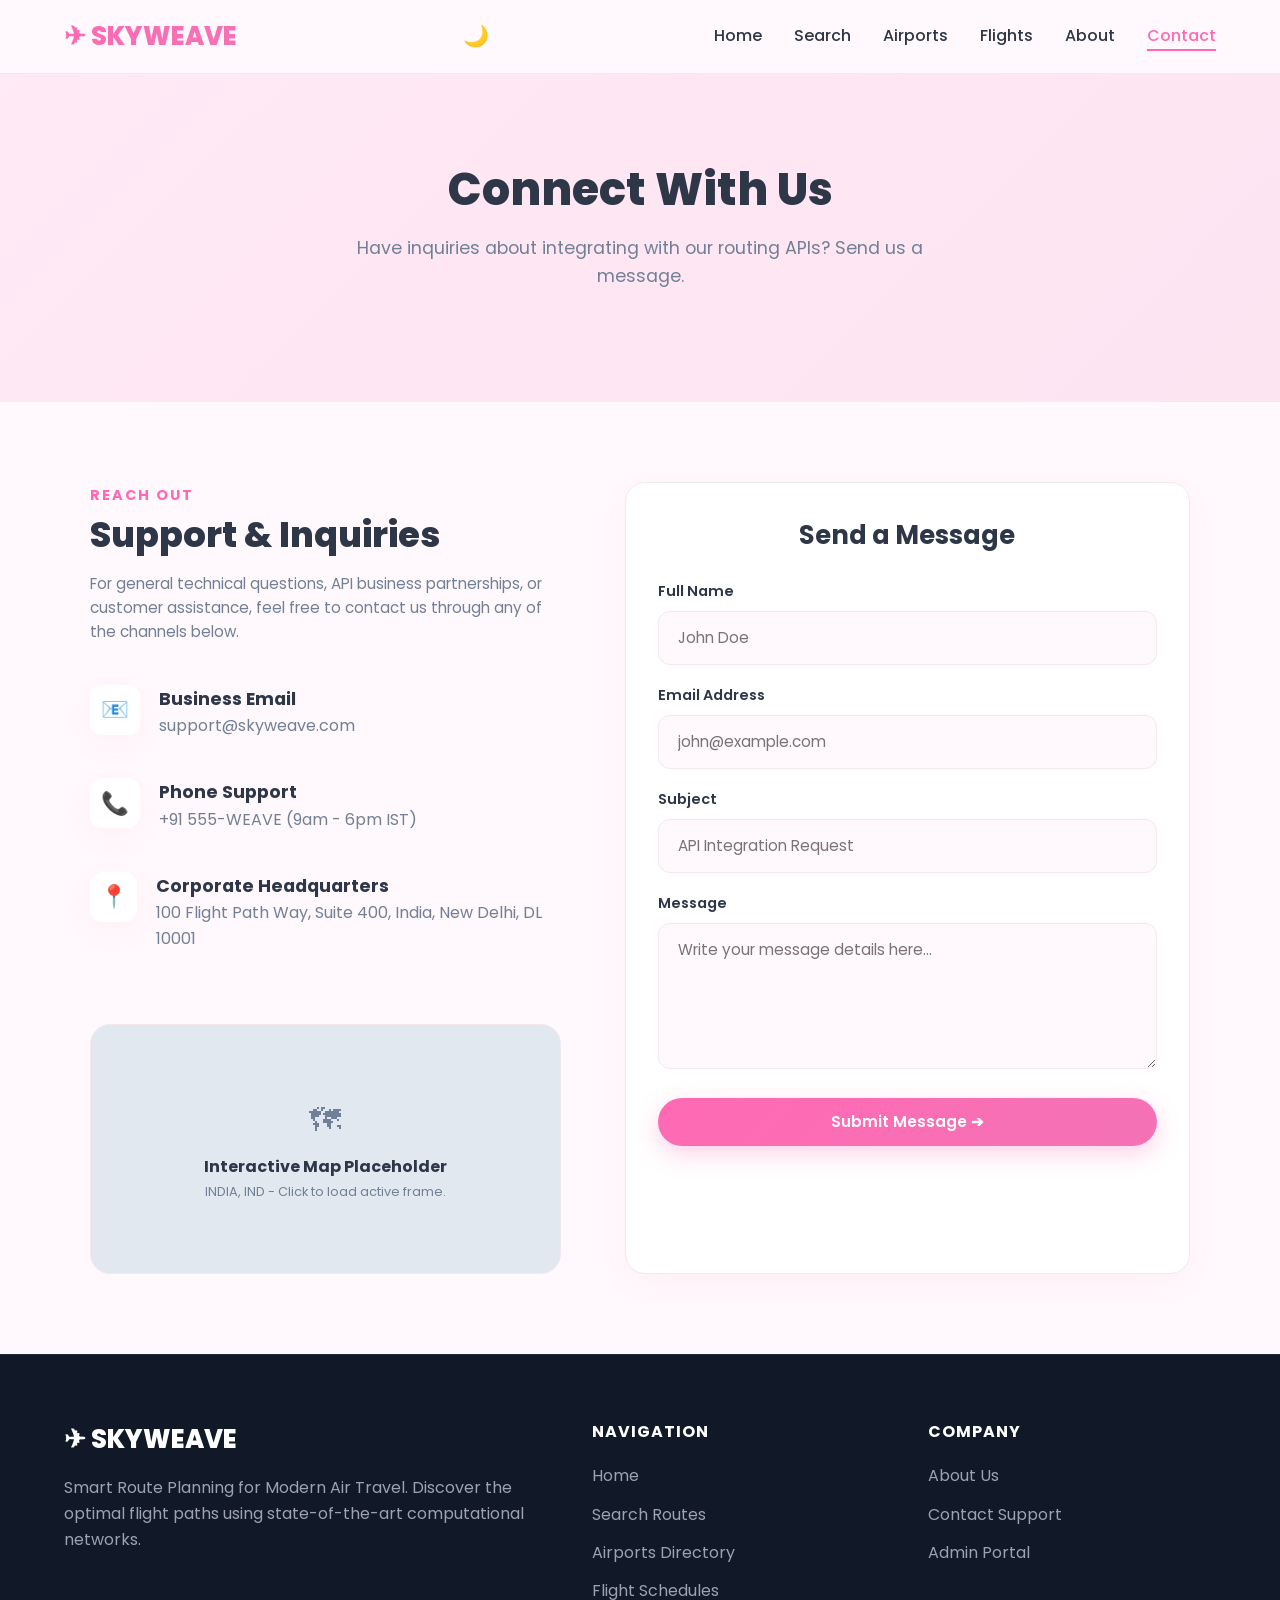
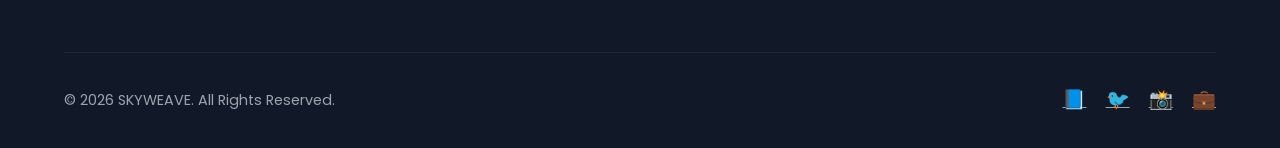
==== web/contact.html @ efe57891 "Initial commit - SKYWEAVE Route Planning Platform" ====
<!DOCTYPE html>
<html lang="en">

<head>
    <meta charset="UTF-8">
    <meta name="viewport" content="width=device-width, initial-scale=1.0">
    <meta name="description"
        content="Contact SKYWEAVE - Get in touch with our operations team or request route integration support.">
    <title>Contact Us | SKYWEAVE</title>
    <link rel="stylesheet" href="css/style.css">
</head>

<body>

    <!-- Navigation Bar -->
    <nav class="navbar">
        <a href="index.html" class="nav-brand">
            <span>✈ SKYWEAVE</span>
        </a>
        <button class="nav-toggle" aria-label="Toggle Navigation">☰</button>
        <ul class="nav-links">
            <li><a href="index.html">Home</a></li>
            <li><a href="search.html">Search</a></li>
            <li><a href="airports.html">Airports</a></li>
            <li><a href="flights.html">Flights</a></li>
            <li><a href="about.html">About</a></li>
            <li><a href="contact.html">Contact</a></li>
        </ul>
    </nav>

    <!-- Header Banner -->
    <header
        style="background: linear-gradient(135deg, rgba(255,105,180,0.1), rgba(244,114,182,0.15)), url('https://images.unsplash.com/photo-1534088568595-a066f410bcda?auto=format&fit=crop&w=1920&q=80') no-repeat center center; background-size: cover; padding: 5rem 5% 7rem 5%; text-align: center;">
        <h1 style="font-size: 2.8rem; font-weight: 800; color: var(--text-color); margin-bottom: 0.5rem;">Connect With
            Us</h1>
        <p style="color: var(--text-muted); font-size: 1.1rem; max-width: 600px; margin: 0 auto;">Have inquiries about
            integrating with our routing APIs? Send us a message.</p>
    </header>

    <!-- Contact Panel Section -->
    <section class="section">
        <div class="contact-container" style="max-width: 1100px; margin: 0 auto;">
            <!-- Left Side Info Panel -->
            <div class="contact-info-panel">
                <div>
                    <span class="section-subtitle">Reach Out</span>
                    <h2 class="section-title">Support & Inquiries</h2>
                    <p class="card-text" style="margin-top: 0.5rem;">For general technical questions, API business
                        partnerships, or customer assistance, feel free to contact us through any of the channels below.
                    </p>
                </div>

                <div class="contact-item">
                    <div class="contact-item-icon">📧</div>
                    <div class="contact-item-text">
                        <h4>Business Email</h4>
                        <p>support@skyweave.com</p>
                    </div>
                </div>

                <div class="contact-item">
                    <div class="contact-item-icon">📞</div>
                    <div class="contact-item-text">
                        <h4>Phone Support</h4>
                        <p>+91 555-WEAVE (9am - 6pm IST)</p>
                    </div>
                </div>

                <div class="contact-item">
                    <div class="contact-item-icon">📍</div>
                    <div class="contact-item-text">
                        <h4>Corporate Headquarters</h4>
                        <p>100 Flight Path Way, Suite 400, India, New Delhi, DL 10001</p>
                    </div>
                </div>

                <!-- Google Maps Placeholder -->
                <div class="map-placeholder">
                    <div style="text-align: center;">
                        <span style="font-size: 2rem;">🗺</span>
                        <h4 style="margin: 0.5rem 0 0.2rem 0; color: var(--text-color);">Interactive Map Placeholder
                        </h4>
                        <p style="font-size: 0.8rem; margin: 0;">INDIA, IND - Click to load active frame.</p>
                    </div>
                </div>
            </div>

            <!-- Right Side Form -->
            <div class="card">
                <h3 class="card-title" style="font-size: 1.6rem; margin-bottom: 1.5rem; text-align: center;">Send a
                    Message</h3>
                <form id="contact-form"
                    onsubmit="event.preventDefault(); showToast('Your message has been sent successfully. We will get back to you shortly.', 'success'); this.reset();">
                    <div class="form-group" style="margin-bottom: 1.2rem;">
                        <label for="contact-name">Full Name</label>
                        <input type="text" id="contact-name" class="form-control" placeholder="John Doe" required>
                    </div>

                    <div class="form-group" style="margin-bottom: 1.2rem;">
                        <label for="contact-email">Email Address</label>
                        <input type="email" id="contact-email" class="form-control" placeholder="john@example.com"
                            required>
                    </div>

                    <div class="form-group" style="margin-bottom: 1.2rem;">
                        <label for="contact-subject">Subject</label>
                        <input type="text" id="contact-subject" class="form-control"
                            placeholder="API Integration Request" required>
                    </div>

                    <div class="form-group" style="margin-bottom: 1.8rem;">
                        <label for="contact-msg">Message</label>
                        <textarea id="contact-msg" class="form-control" rows="5"
                            placeholder="Write your message details here..." required
                            style="resize: vertical; min-height: 120px;"></textarea>
                    </div>

                    <button type="submit" class="btn btn-primary" style="width: 100%;">Submit Message ➔</button>
                </form>
            </div>
        </div>
    </section>

    <!-- Footer -->
    <footer class="footer">
        <div class="footer-grid">
            <div class="footer-brand">
                <a href="index.html" class="footer-logo">✈ SKYWEAVE</a>
                <p>Smart Route Planning for Modern Air Travel. Discover the optimal flight paths using state-of-the-art
                    computational networks.</p>
            </div>
            <div>
                <h4 class="footer-title">Navigation</h4>
                <ul class="footer-links">
                    <li><a href="index.html">Home</a></li>
                    <li><a href="search.html">Search Routes</a></li>
                    <li><a href="airports.html">Airports Directory</a></li>
                    <li><a href="flights.html">Flight Schedules</a></li>
                </ul>
            </div>
            <div>
                <h4 class="footer-title">Company</h4>
                <ul class="footer-links">
                    <li><a href="about.html">About Us</a></li>
                    <li><a href="contact.html">Contact Support</a></li>
                    <li><a href="admin-login.html">Admin Portal</a></li>
                </ul>
            </div>
        </div>
        <div class="footer-bottom">
            <p>&copy; 2026 SKYWEAVE. All Rights Reserved.</p>
            <div class="footer-socials">
                <a href="#">📘</a>
                <a href="#">🐦</a>
                <a href="#">📸</a>
                <a href="#">💼</a>
            </div>
        </div>
    </footer>

    <script src="js/app.js"></script>
</body>

</html>
---- web/css/style.css ----
@import url('https://fonts.googleapis.com/css2?family=Poppins:wght@300;400;500;600;700;800&display=swap');

:root {
    --bg-color: #FFF8FC;
    --card-color: #ffffff;
    --primary: #FF69B4;
    --primary-hover: #e0529c;
    --secondary: #FFC1DA;
    --accent: #F472B6;
    --text-color: #2D3748;
    --text-muted: #718096;
    --border-color: #F3E8EE;
    --success: #10B981;
    --error: #EF4444;
    --warning: #F59E0B;
    
    --shadow-soft: 0 10px 30px rgba(255, 105, 180, 0.05);
    --shadow-medium: 0 15px 35px rgba(255, 105, 180, 0.1);
    --shadow-glow: 0 8px 25px rgba(255, 105, 180, 0.3);
    
    --transition-smooth: all 0.3s cubic-bezier(0.4, 0, 0.2, 1);
    --border-radius-lg: 20px;
    --border-radius-md: 12px;
    --border-radius-pill: 50px;
}

[data-theme="dark"] {
    --bg-color: #0F090D;
    --card-color: #1A1217;
    --text-color: #F8FAFC;
    --text-muted: #94A3B8;
    --border-color: #2D1B25;
    
    --shadow-soft: 0 10px 30px rgba(0, 0, 0, 0.3);
    --shadow-medium: 0 15px 35px rgba(0, 0, 0, 0.45);
    --shadow-glow: 0 8px 25px rgba(255, 105, 180, 0.2);
}

* {
    margin: 0;
    padding: 0;
    box-sizing: border-box;
}

body {
    font-family: 'Poppins', sans-serif;
    background-color: var(--bg-color);
    color: var(--text-color);
    line-height: 1.6;
    overflow-x: hidden;
}

/* Animations */
@keyframes fadeIn {
    from { opacity: 0; }
    to { opacity: 1; }
}

@keyframes slideUp {
    from {
        opacity: 0;
        transform: translateY(30px);
    }
    to {
        opacity: 1;
        transform: translateY(0);
    }
}

@keyframes floatAirplane {
    0% { transform: translateY(0px) rotate(0deg); }
    50% { transform: translateY(-10px) rotate(2deg); }
    100% { transform: translateY(0px) rotate(0deg); }
}

@keyframes driftClouds {
    0% { transform: translateX(-10%); }
    100% { transform: translateX(110%); }
}

@keyframes pulseGlow {
    0% { box-shadow: 0 0 0 0 rgba(255, 105, 180, 0.4); }
    70% { box-shadow: 0 0 0 15px rgba(255, 105, 180, 0); }
    100% { box-shadow: 0 0 0 0 rgba(255, 105, 180, 0); }
}

/* Sticky Navigation Bar */
.navbar {
    position: sticky;
    top: 0;
    z-index: 1000;
    background: rgba(255, 248, 252, 0.85);
    backdrop-filter: blur(10px);
    -webkit-backdrop-filter: blur(10px);
    border-bottom: 1px solid var(--border-color);
    padding: 1rem 5%;
    display: flex;
    justify-content: space-between;
    align-items: center;
    transition: var(--transition-smooth);
}

.navbar.scrolled {
    padding: 0.6rem 5%;
    background: rgba(255, 255, 255, 0.95);
    box-shadow: var(--shadow-soft);
}

.nav-brand {
    font-size: 1.6rem;
    font-weight: 800;
    color: var(--primary);
    text-decoration: none;
    display: flex;
    align-items: center;
    gap: 0.5rem;
}

.nav-brand span {
    background: linear-gradient(135deg, var(--primary), var(--accent));
    -webkit-background-clip: text;
    -webkit-text-fill-color: transparent;
}

.nav-links {
    display: flex;
    list-style: none;
    gap: 2rem;
    align-items: center;
}

.nav-links a {
    text-decoration: none;
    color: var(--text-color);
    font-weight: 500;
    transition: var(--transition-smooth);
    position: relative;
    padding: 0.2rem 0;
}

.nav-links a:hover, .nav-links a.active {
    color: var(--primary);
}

.nav-links a::after {
    content: '';
    position: absolute;
    bottom: 0;
    left: 0;
    width: 0;
    height: 2px;
    background: var(--primary);
    transition: var(--transition-smooth);
}

.nav-links a:hover::after, .nav-links a.active::after {
    width: 100%;
}

.nav-toggle {
    display: none;
    background: none;
    border: none;
    font-size: 1.5rem;
    color: var(--text-color);
    cursor: pointer;
}

.btn-admin-nav {
    background: linear-gradient(135deg, var(--primary), var(--accent));
    color: white !important;
    padding: 0.5rem 1.2rem !important;
    border-radius: var(--border-radius-pill);
    box-shadow: var(--shadow-soft);
}

.btn-admin-nav::after {
    display: none !important;
}

.btn-admin-nav:hover {
    transform: translateY(-2px);
    box-shadow: var(--shadow-glow) !important;
}

/* Hero Section */
.hero {
    position: relative;
    min-height: 80vh;
    padding: 4rem 5%;
    display: flex;
    align-items: center;
    background: radial-gradient(circle at top right, rgba(255, 193, 218, 0.4), transparent), 
                url('https://images.unsplash.com/photo-1534088568595-a066f410bcda?auto=format&fit=crop&w=1920&q=80') no-repeat center center;
    background-size: cover;
    color: var(--text-color);
    overflow: hidden;
}

.hero::before {
    content: '';
    position: absolute;
    top: 0;
    left: 0;
    right: 0;
    bottom: 0;
    background: rgba(255, 248, 252, 0.85); /* Pastel overlay for readability */
    z-index: 1;
}

.hero-content {
    position: relative;
    z-index: 2;
    max-width: 600px;
    animation: slideUp 1s ease-out;
}

.hero-subtitle {
    color: var(--primary);
    font-weight: 700;
    font-size: 1.1rem;
    text-transform: uppercase;
    letter-spacing: 2px;
    margin-bottom: 1rem;
}

.hero-title {
    font-size: 3.5rem;
    font-weight: 800;
    line-height: 1.2;
    margin-bottom: 1.5rem;
    background: linear-gradient(135deg, #2D3748, var(--primary));
    -webkit-background-clip: text;
    -webkit-text-fill-color: transparent;
}

.hero-description {
    font-size: 1.1rem;
    color: var(--text-muted);
    margin-bottom: 2rem;
}

.hero-actions {
    display: flex;
    gap: 1.2rem;
}

.hero-image-container {
    position: relative;
    z-index: 2;
    flex: 1;
    display: flex;
    justify-content: center;
    align-items: center;
    animation: fadeIn 1.5s ease-out;
}

.hero-poster-grid {
    display: grid;
    grid-template-columns: 1fr 1fr;
    grid-gap: 12px;
    width: 100%;
    max-width: 480px;
    height: 380px;
}

.poster-img {
    width: 100%;
    height: 100%;
    object-fit: cover;
    border-radius: var(--border-radius-md);
    box-shadow: var(--shadow-soft);
    border: 3px solid var(--card-color);
    transition: var(--transition-smooth);
}

.poster-img-tall {
    grid-row: span 2;
    height: 380px;
}

.poster-img-wide-1 {
    height: 184px;
}

.poster-img-wide-2 {
    height: 184px;
}

.poster-img:hover {
    transform: translateY(-5px);
    box-shadow: var(--shadow-medium);
}

/* Cloud Graphics */
.cloud-drift {
    position: absolute;
    width: 250px;
    height: 100px;
    background: rgba(255, 255, 255, 0.6);
    border-radius: 100px;
    filter: blur(10px);
    z-index: 1;
    pointer-events: none;
}

.cloud-1 { top: 15%; animation: driftClouds 45s linear infinite; }
.cloud-2 { bottom: 20%; animation: driftClouds 60s linear infinite; }

/* Buttons */
.btn {
    display: inline-flex;
    align-items: center;
    justify-content: center;
    gap: 0.5rem;
    padding: 0.8rem 2rem;
    border-radius: var(--border-radius-pill);
    font-weight: 600;
    text-decoration: none;
    border: none;
    cursor: pointer;
    transition: var(--transition-smooth);
    font-family: inherit;
    font-size: 0.95rem;
}

.btn-primary {
    background: linear-gradient(135deg, var(--primary), var(--accent));
    color: white;
    box-shadow: var(--shadow-glow);
}

.btn-primary:hover {
    transform: translateY(-3px) scale(1.02);
    box-shadow: 0 12px 30px rgba(255, 105, 180, 0.45);
}

.btn-secondary {
    background: white;
    color: var(--primary);
    border: 2px solid var(--secondary);
    box-shadow: var(--shadow-soft);
}

.btn-secondary:hover {
    background: var(--bg-color);
    transform: translateY(-3px);
    box-shadow: var(--shadow-medium);
}

.btn-small {
    padding: 0.5rem 1.2rem;
    font-size: 0.85rem;
}

.btn-danger {
    background: var(--error);
    color: white;
}

.btn-danger:hover {
    background: #dc2626;
    transform: translateY(-2px);
}

/* Sections */
.section {
    padding: 5rem 5%;
}

.section-alt {
    background-color: white;
}

.section-header {
    text-align: center;
    max-width: 700px;
    margin: 0 auto 3.5rem auto;
}

.section-subtitle {
    color: var(--primary);
    font-weight: 700;
    text-transform: uppercase;
    font-size: 0.9rem;
    letter-spacing: 2px;
    margin-bottom: 0.5rem;
}

.section-title {
    font-size: 2.2rem;
    font-weight: 800;
    color: var(--text-color);
}

.section-description {
    color: var(--text-muted);
    margin-top: 0.5rem;
}

/* Cards */
.card-grid {
    display: grid;
    grid-template-columns: repeat(auto-fill, minmax(280px, 1fr));
    gap: 2rem;
}

.card {
    background: var(--card-color);
    border-radius: var(--border-radius-lg);
    padding: 2rem;
    box-shadow: var(--shadow-soft);
    border: 1px solid var(--border-color);
    transition: var(--transition-smooth);
    position: relative;
    overflow: hidden;
}

.card:hover {
    transform: translateY(-10px);
    box-shadow: var(--shadow-medium);
    border-color: var(--secondary);
}

.card-icon {
    width: 60px;
    height: 60px;
    border-radius: var(--border-radius-md);
    background: var(--bg-color);
    color: var(--primary);
    display: flex;
    align-items: center;
    justify-content: center;
    font-size: 1.8rem;
    margin-bottom: 1.5rem;
    transition: var(--transition-smooth);
}

.card:hover .card-icon {
    background: var(--primary);
    color: white;
}

.card-title {
    font-size: 1.3rem;
    font-weight: 700;
    margin-bottom: 0.8rem;
    color: var(--text-color);
}

.card-text {
    color: var(--text-muted);
    font-size: 0.95rem;
}

/* Search Page Specific */
.search-container {
    background: white;
    border-radius: var(--border-radius-lg);
    box-shadow: var(--shadow-medium);
    padding: 3rem;
    max-width: 900px;
    margin: -5rem auto 4rem auto;
    position: relative;
    z-index: 10;
    border: 1px solid var(--border-color);
}

.search-form-grid {
    display: grid;
    grid-template-columns: repeat(3, 1fr);
    gap: 1.5rem;
    margin-bottom: 1.5rem;
}

.form-group {
    display: flex;
    flex-direction: column;
    gap: 0.5rem;
    position: relative;
}

.form-group label {
    font-weight: 600;
    font-size: 0.9rem;
    color: var(--text-color);
    display: flex;
    align-items: center;
    gap: 0.4rem;
}

.form-control {
    width: 100%;
    padding: 0.9rem 1.2rem;
    border-radius: var(--border-radius-md);
    border: 1px solid var(--border-color);
    font-family: inherit;
    font-size: 0.95rem;
    color: var(--text-color);
    background: var(--bg-color);
    transition: var(--transition-smooth);
}

.form-control:focus {
    outline: none;
    border-color: var(--primary);
    background: white;
    box-shadow: 0 0 0 3px rgba(255, 105, 180, 0.15);
}

/* Dropdown Suggestion */
.suggestions-list {
    position: absolute;
    top: 100%;
    left: 0;
    right: 0;
    background: white;
    border: 1px solid var(--border-color);
    border-radius: var(--border-radius-md);
    box-shadow: var(--shadow-medium);
    max-height: 200px;
    overflow-y: auto;
    z-index: 100;
    list-style: none;
    margin-top: 0.2rem;
}

.suggestions-list li {
    padding: 0.8rem 1.2rem;
    cursor: pointer;
    transition: var(--transition-smooth);
    font-size: 0.9rem;
    border-bottom: 1px solid var(--bg-color);
}

.suggestions-list li:hover {
    background-color: var(--bg-color);
    color: var(--primary);
}

.optimization-options {
    display: flex;
    gap: 1.5rem;
    margin: 1.5rem 0;
    justify-content: center;
}

.opt-btn {
    flex: 1;
    background: var(--bg-color);
    color: var(--text-color); 
    border: 1px solid var(--border-color);
    border-radius: var(--border-radius-md);
    padding: 1rem;
    display: flex;
    align-items: center;
    justify-content: center;
    gap: 0.6rem;
    font-weight: 600;
    cursor: pointer;
    transition: var(--transition-smooth);
}

.opt-btn.active, .opt-btn:hover {
    background: white;
    border-color: var(--primary);
    color: var(--primary);
    box-shadow: var(--shadow-soft);
}

.search-submit-container {
    text-align: center;
    margin-top: 1.5rem;
}

.search-submit-container .btn {
    min-width: 250px;
    padding: 1rem 3rem;
}

/* Route Result Layout */
.result-section {
    max-width: 900px;
    margin: 0 auto;
    animation: fadeIn 0.8s ease-in-out;
}

.result-summary-card {
    background: white;
    border-radius: var(--border-radius-lg);
    box-shadow: var(--shadow-soft);
    border: 1px solid var(--border-color);
    padding: 2.5rem;
    margin-bottom: 2rem;
    position: relative;
}

.result-summary-grid {
    display: grid;
    grid-template-columns: repeat(4, 1fr);
    gap: 1.5rem;
    text-align: center;
    margin-top: 1.5rem;
}

.summary-item {
    border-right: 1px solid var(--border-color);
}

.summary-item:last-child {
    border-right: none;
}

.summary-val {
    font-size: 1.6rem;
    font-weight: 800;
    color: var(--primary);
}

.summary-lbl {
    font-size: 0.85rem;
    color: var(--text-muted);
    text-transform: uppercase;
    font-weight: 600;
}

/* Route Path Visualizer */
.path-timeline {
    position: relative;
    padding: 2rem 0;
    display: flex;
    flex-direction: column;
    gap: 1.5rem;
}

.path-timeline::before {
    content: '';
    position: absolute;
    top: 0;
    bottom: 0;
    left: 45px;
    width: 4px;
    background: var(--secondary);
    border-radius: 10px;
}

.timeline-node {
    display: flex;
    align-items: center;
    position: relative;
    z-index: 2;
}

.node-badge {
    width: 94px;
    height: 40px;
    border-radius: var(--border-radius-md);
    background: white;
    border: 3px solid var(--primary);
    color: var(--primary);
    display: flex;
    align-items: center;
    justify-content: center;
    font-weight: 800;
    font-size: 1.1rem;
    box-shadow: var(--shadow-soft);
    margin-right: 2rem;
}

.node-info {
    background: white;
    border-radius: var(--border-radius-md);
    border: 1px solid var(--border-color);
    box-shadow: var(--shadow-soft);
    padding: 1rem 1.5rem;
    flex: 1;
}

.timeline-edge {
    display: flex;
    align-items: center;
    position: relative;
    z-index: 2;
    margin: 0.5rem 0 0.5rem 90px;
}

.edge-info-card {
    background: rgba(255, 248, 252, 0.85);
    border-radius: var(--border-radius-md);
    border: 1px dashed var(--accent);
    padding: 1rem 1.5rem;
    display: flex;
    align-items: center;
    justify-content: space-between;
    width: 100%;
    max-width: 600px;
}

.edge-flight-meta {
    display: flex;
    flex-direction: column;
}

.edge-airline {
    font-weight: 700;
    font-size: 1rem;
    color: var(--text-color);
}

.edge-flight-num {
    font-size: 0.85rem;
    color: var(--text-muted);
}

.edge-stats {
    display: flex;
    gap: 1.5rem;
    font-size: 0.9rem;
    color: var(--text-muted);
}

.edge-stats span {
    display: flex;
    align-items: center;
    gap: 0.3rem;
}

/* Algorithm Logs Card */
.logs-card {
    background: #1E293B;
    color: #F8FAFC;
    border-radius: var(--border-radius-lg);
    padding: 2rem;
    margin-top: 2rem;
    box-shadow: var(--shadow-medium);
    font-family: 'Courier New', Courier, monospace;
}

.logs-title {
    font-family: 'Poppins', sans-serif;
    color: #F472B6;
    margin-bottom: 1.5rem;
    font-weight: 700;
}

.logs-container {
    max-height: 250px;
    overflow-y: auto;
    display: flex;
    flex-direction: column;
    gap: 0.5rem;
    font-size: 0.85rem;
    padding-right: 1rem;
}

.logs-container::-webkit-scrollbar {
    width: 8px;
}

.logs-container::-webkit-scrollbar-thumb {
    background: #475569;
    border-radius: 4px;
}

.log-line {
    border-left: 2px solid #475569;
    padding-left: 0.8rem;
    line-height: 1.4;
}

.log-line.highlight {
    border-left-color: #F472B6;
    color: #F472B6;
}

/* Loading Spinner */
.spinner-container {
    display: none;
    text-align: center;
    padding: 3rem 0;
}

.spinner {
    width: 60px;
    height: 60px;
    border: 5px solid var(--secondary);
    border-top: 5px solid var(--primary);
    border-radius: 50%;
    animation: rotate 1s linear infinite, pulseGlow 1.5s infinite;
    margin: 0 auto 1.5rem auto;
}

@keyframes rotate {
    0% { transform: rotate(0deg); }
    100% { transform: rotate(360deg); }
}

/* Toast Notifications */
.toast-container {
    position: fixed;
    bottom: 2rem;
    right: 2rem;
    z-index: 10000;
    display: flex;
    flex-direction: column;
    gap: 0.8rem;
}

.toast {
    background: white;
    border-radius: var(--border-radius-md);
    box-shadow: var(--shadow-medium);
    padding: 1rem 1.5rem;
    min-width: 300px;
    display: flex;
    align-items: center;
    gap: 1rem;
    border-left: 5px solid var(--primary);
    animation: slideUp 0.3s cubic-bezier(0.4, 0, 0.2, 1);
}

.toast.success { border-left-color: var(--success); }
.toast.error { border-left-color: var(--error); }
.toast.warning { border-left-color: var(--warning); }

/* Table View for Admin / Public flights list */
.table-responsive {
    width: 100%;
    overflow-x: auto;
    background: white;
    border-radius: var(--border-radius-lg);
    box-shadow: var(--shadow-soft);
    border: 1px solid var(--border-color);
}

.sky-table {
    width: 100%;
    border-collapse: collapse;
    text-align: left;
}

.sky-table th {
    background-color: var(--bg-color);
    padding: 1.2rem;
    font-weight: 600;
    color: var(--text-color);
    border-bottom: 2px solid var(--border-color);
}

.sky-table td {
    padding: 1.2rem;
    border-bottom: 1px solid var(--border-color);
    color: var(--text-muted);
}

.sky-table tbody tr:hover {
    background-color: rgba(255, 105, 180, 0.02);
}

.status-badge {
    display: inline-block;
    padding: 0.25rem 0.8rem;
    border-radius: var(--border-radius-pill);
    font-size: 0.8rem;
    font-weight: 600;
    text-align: center;
}

.status-badge.available {
    background-color: rgba(16, 185, 129, 0.15);
    color: var(--success);
}

.status-badge.delayed {
    background-color: rgba(245, 158, 11, 0.15);
    color: var(--warning);
}

.status-badge.cancelled {
    background-color: rgba(239, 68, 68, 0.15);
    color: var(--error);
}

/* Modal Windows */
.modal {
    position: fixed;
    top: 0;
    left: 0;
    right: 0;
    bottom: 0;
    background: rgba(45, 55, 72, 0.5);
    backdrop-filter: blur(5px);
    z-index: 5000;
    display: none;
    align-items: center;
    justify-content: center;
    padding: 2rem;
}

.modal-content {
    background: white;
    border-radius: var(--border-radius-lg);
    max-width: 600px;
    width: 100%;
    box-shadow: var(--shadow-medium);
    padding: 2.5rem;
    position: relative;
    animation: slideUp 0.3s cubic-bezier(0.4, 0, 0.2, 1);
}

.modal-header {
    display: flex;
    justify-content: space-between;
    align-items: center;
    margin-bottom: 2rem;
    border-bottom: 1px solid var(--border-color);
    padding-bottom: 1rem;
}

.modal-title {
    font-size: 1.5rem;
    font-weight: 800;
    color: var(--text-color);
}

.modal-close {
    background: none;
    border: none;
    font-size: 1.5rem;
    cursor: pointer;
    color: var(--text-muted);
    transition: var(--transition-smooth);
}

.modal-close:hover {
    color: var(--primary);
}

/* Footer Section */
.footer {
    background: #111827;
    color: #9CA3AF;
    padding: 4rem 5% 2rem 5%;
    border-top: 1px solid #1F2937;
}

.footer-grid {
    display: grid;
    grid-template-columns: 2fr 1.2fr 1.2fr;
    gap: 3rem;
    margin-bottom: 3rem;
}

.footer-brand {
    display: flex;
    flex-direction: column;
    gap: 1rem;
}

.footer-logo {
    font-size: 1.6rem;
    font-weight: 800;
    color: white;
    text-decoration: none;
}

.footer-logo span {
    color: var(--primary);
}

.footer-title {
    font-size: 1rem;
    font-weight: 700;
    color: white;
    margin-bottom: 1.2rem;
    text-transform: uppercase;
    letter-spacing: 1px;
}

.footer-links {
    list-style: none;
    display: flex;
    flex-direction: column;
    gap: 0.8rem;
}

.footer-links a {
    color: #9CA3AF;
    text-decoration: none;
    transition: var(--transition-smooth);
}

.footer-links a:hover {
    color: var(--primary);
    padding-left: 5px;
}

.footer-bottom {
    border-top: 1px solid #1F2937;
    padding-top: 2rem;
    display: flex;
    justify-content: space-between;
    align-items: center;
    font-size: 0.9rem;
}

.footer-socials {
    display: flex;
    gap: 1.2rem;
}

.footer-socials a {
    color: #9CA3AF;
    font-size: 1.2rem;
    transition: var(--transition-smooth);
}

.footer-socials a:hover {
    color: var(--primary);
    transform: translateY(-3px);
}

/* Dashboard Styles */
.dashboard-grid {
    display: grid;
    grid-template-columns: 240px 1fr;
    min-height: 100vh;
}

.dashboard-sidebar {
    background: white;
    border-right: 1px solid var(--border-color);
    padding: 2rem 1.5rem;
    display: flex;
    flex-direction: column;
    gap: 2rem;
}

.sidebar-menu {
    list-style: none;
    display: flex;
    flex-direction: column;
    gap: 0.5rem;
}

.sidebar-link {
    display: flex;
    align-items: center;
    gap: 0.8rem;
    padding: 0.9rem 1.2rem;
    border-radius: var(--border-radius-md);
    text-decoration: none;
    color: var(--text-color);
    font-weight: 500;
    transition: var(--transition-smooth);
}

.sidebar-link.active, .sidebar-link:hover {
    background: var(--bg-color);
    color: var(--primary);
}

.dashboard-content {
    padding: 3rem;
    background: var(--bg-color);
}

.dashboard-header {
    display: flex;
    justify-content: space-between;
    align-items: center;
    margin-bottom: 3rem;
}

.dash-stats-grid {
    display: grid;
    grid-template-columns: repeat(3, 1fr);
    gap: 2rem;
    margin-bottom: 3rem;
}

.dash-stat-card {
    background: white;
    border-radius: var(--border-radius-lg);
    box-shadow: var(--shadow-soft);
    padding: 2rem;
    border: 1px solid var(--border-color);
    display: flex;
    align-items: center;
    justify-content: space-between;
}

.dash-stat-num {
    font-size: 2.2rem;
    font-weight: 800;
    color: var(--primary);
    line-height: 1.1;
}

.dash-stat-lbl {
    font-size: 0.9rem;
    color: var(--text-muted);
    font-weight: 600;
}

.table-actions {
    display: flex;
    gap: 0.5rem;
}

/* Contact page elements */
.contact-container {
    display: grid;
    grid-template-columns: 1fr 1.2fr;
    gap: 4rem;
}

.contact-info-panel {
    display: flex;
    flex-direction: column;
    gap: 2.5rem;
}

.contact-item {
    display: flex;
    gap: 1.2rem;
}

.contact-item-icon {
    width: 50px;
    height: 50px;
    background: white;
    border-radius: var(--border-radius-md);
    box-shadow: var(--shadow-soft);
    color: var(--primary);
    display: flex;
    align-items: center;
    justify-content: center;
    font-size: 1.4rem;
}

.contact-item-text h4 {
    font-size: 1.1rem;
    font-weight: 700;
}

.contact-item-text p {
    color: var(--text-muted);
}

.map-placeholder {
    width: 100%;
    height: 250px;
    border-radius: var(--border-radius-lg);
    background: #E2E8F0;
    margin-top: 2rem;
    display: flex;
    align-items: center;
    justify-content: center;
    color: var(--text-muted);
    border: 1px solid var(--border-color);
}

/* About Page elements */
.about-features {
    display: grid;
    grid-template-columns: repeat(3, 1fr);
    gap: 2.5rem;
    margin-top: 4rem;
}

/* Responsive Breakpoints */
@media (max-width: 1024px) {
    .hero {
        flex-direction: column;
        text-align: center;
        padding-top: 6rem;
    }
    .hero-content {
        max-width: 100%;
        margin-bottom: 3rem;
    }
    .hero-actions {
        justify-content: center;
    }
    .hero-airplane {
        max-width: 60%;
    }
    .search-container {
        margin: -2rem 2rem 4rem 2rem;
    }
    .contact-container {
        grid-template-columns: 1fr;
    }
    .dashboard-grid {
        grid-template-columns: 1fr;
    }
    .dashboard-sidebar {
        display: none; /* Can be toggled on mobile */
    }
}

@media (max-width: 768px) {
    .navbar {
        padding: 1rem 5%;
    }
    .nav-links {
        display: none; /* Needs JS to toggle class */
        position: absolute;
        top: 100%;
        left: 0;
        right: 0;
        background: white;
        flex-direction: column;
        padding: 2rem;
        gap: 1.5rem;
        border-bottom: 1px solid var(--border-color);
        box-shadow: var(--shadow-medium);
    }
    .nav-links.mobile-show {
        display: flex;
    }
    .nav-toggle {
        display: block;
    }
    .search-form-grid {
        grid-template-columns: 1fr;
    }
    .optimization-options {
        flex-direction: column;
        gap: 0.8rem;
    }
    .result-summary-grid {
        grid-template-columns: repeat(2, 1fr);
    }
    .summary-item {
        border-right: none;
        border-bottom: 1px solid var(--border-color);
        padding-bottom: 0.8rem;
    }
    .summary-item:last-child {
        border-bottom: none;
    }
    .dash-stats-grid {
        grid-template-columns: 1fr;
    }
    .about-features {
        grid-template-columns: 1fr;
    }
}

/* Theme Toggle Button Styles */
.btn-theme-toggle {
    background: none;
    border: none;
    font-size: 1.3rem;
    cursor: pointer;
    transition: var(--transition-smooth);
    padding: 0.3rem;
    outline: none;
    display: inline-flex;
    align-items: center;
    justify-content: center;
}

.btn-theme-toggle:hover {
    transform: scale(1.2) rotate(15deg);
}

/* Dark Mode Deep Customizations */
[data-theme="dark"] .navbar {
    background: rgba(15, 9, 13, 0.85);
}

[data-theme="dark"] .dashboard-sidebar {
    background: #140D12;
}

[data-theme="dark"] .form-control {
    background-color: #251620 !important;
    color: #F8FAFC !important;
    border-color: #3E2634 !important;
}

[data-theme="dark"] .form-control:focus {
    background-color: #1A1217 !important;
    border-color: var(--primary) !important;
}

[data-theme="dark"] .opt-btn {
    background: #1A1217;
    border-color: #2D1B25;
}

[data-theme="dark"] .opt-btn.active, 
[data-theme="dark"] .opt-btn:hover {
    background: #251620;
    border-color: var(--primary);
    color: var(--primary);
}

[data-theme="dark"] .sky-table th {
    background-color: #1E151B;
    border-bottom-color: #2D1B25;
}

[data-theme="dark"] .sky-table tbody tr:hover {
    background-color: rgba(255, 105, 180, 0.05);
}

[data-theme="dark"] .modal-content {
    background: #1A1217;
    border: 1px solid var(--border-color);
}

[data-theme="dark"] .suggestions-list {
    background: #1A1217;
    border-color: #2D1B25;
}

[data-theme="dark"] .suggestions-list li:hover {
    background-color: #251620;
}

[data-theme="dark"] .timeline-node .node-badge {
    background-color: #1A1217;
}

[data-theme="dark"] .node-info {
    background-color: #1A1217;
    border-color: #2D1B25;
}

[data-theme="dark"] .edge-info-card {
    background: rgba(45, 25, 37, 0.3);
    border-color: var(--accent);
}

[data-theme="dark"] .hero-title {
    background: none;
    -webkit-text-fill-color: #9D174D;
    color: #9D174D;
}

[data-theme="dark"] .btn-secondary {
    background: var(--card-color) !important;
    color: var(--primary) !important;
    border-color: var(--primary) !important;
}

[data-theme="dark"] .section-alt {
    background-color: #140D12 !important;
}

[data-theme="dark"] .search-container {
    background-color: var(--card-color) !important;
    border-color: var(--border-color) !important;
}

[data-theme="dark"] .result-summary-card {
    background-color: var(--card-color) !important;
    border-color: var(--border-color) !important;
}

[data-theme="dark"] .toast {
    background-color: var(--card-color) !important;
    color: var(--text-color) !important;
    border-color: var(--primary) !important;
}

[data-theme="dark"] .table-responsive {
    background-color: var(--card-color) !important;
    border-color: var(--border-color) !important;
}

[data-theme="dark"] .dash-stat-card {
    background-color: var(--card-color) !important;
    border-color: var(--border-color) !important;
}

[data-theme="dark"] .contact-item-icon {
    background-color: var(--card-color) !important;
    border-color: var(--border-color) !important;
}

[data-theme="dark"] .map-placeholder {
    background-color: #251620 !important;
    border-color: var(--border-color) !important;
}

[data-theme="dark"] .nav-links {
    background-color: #1A1217 !important;
}
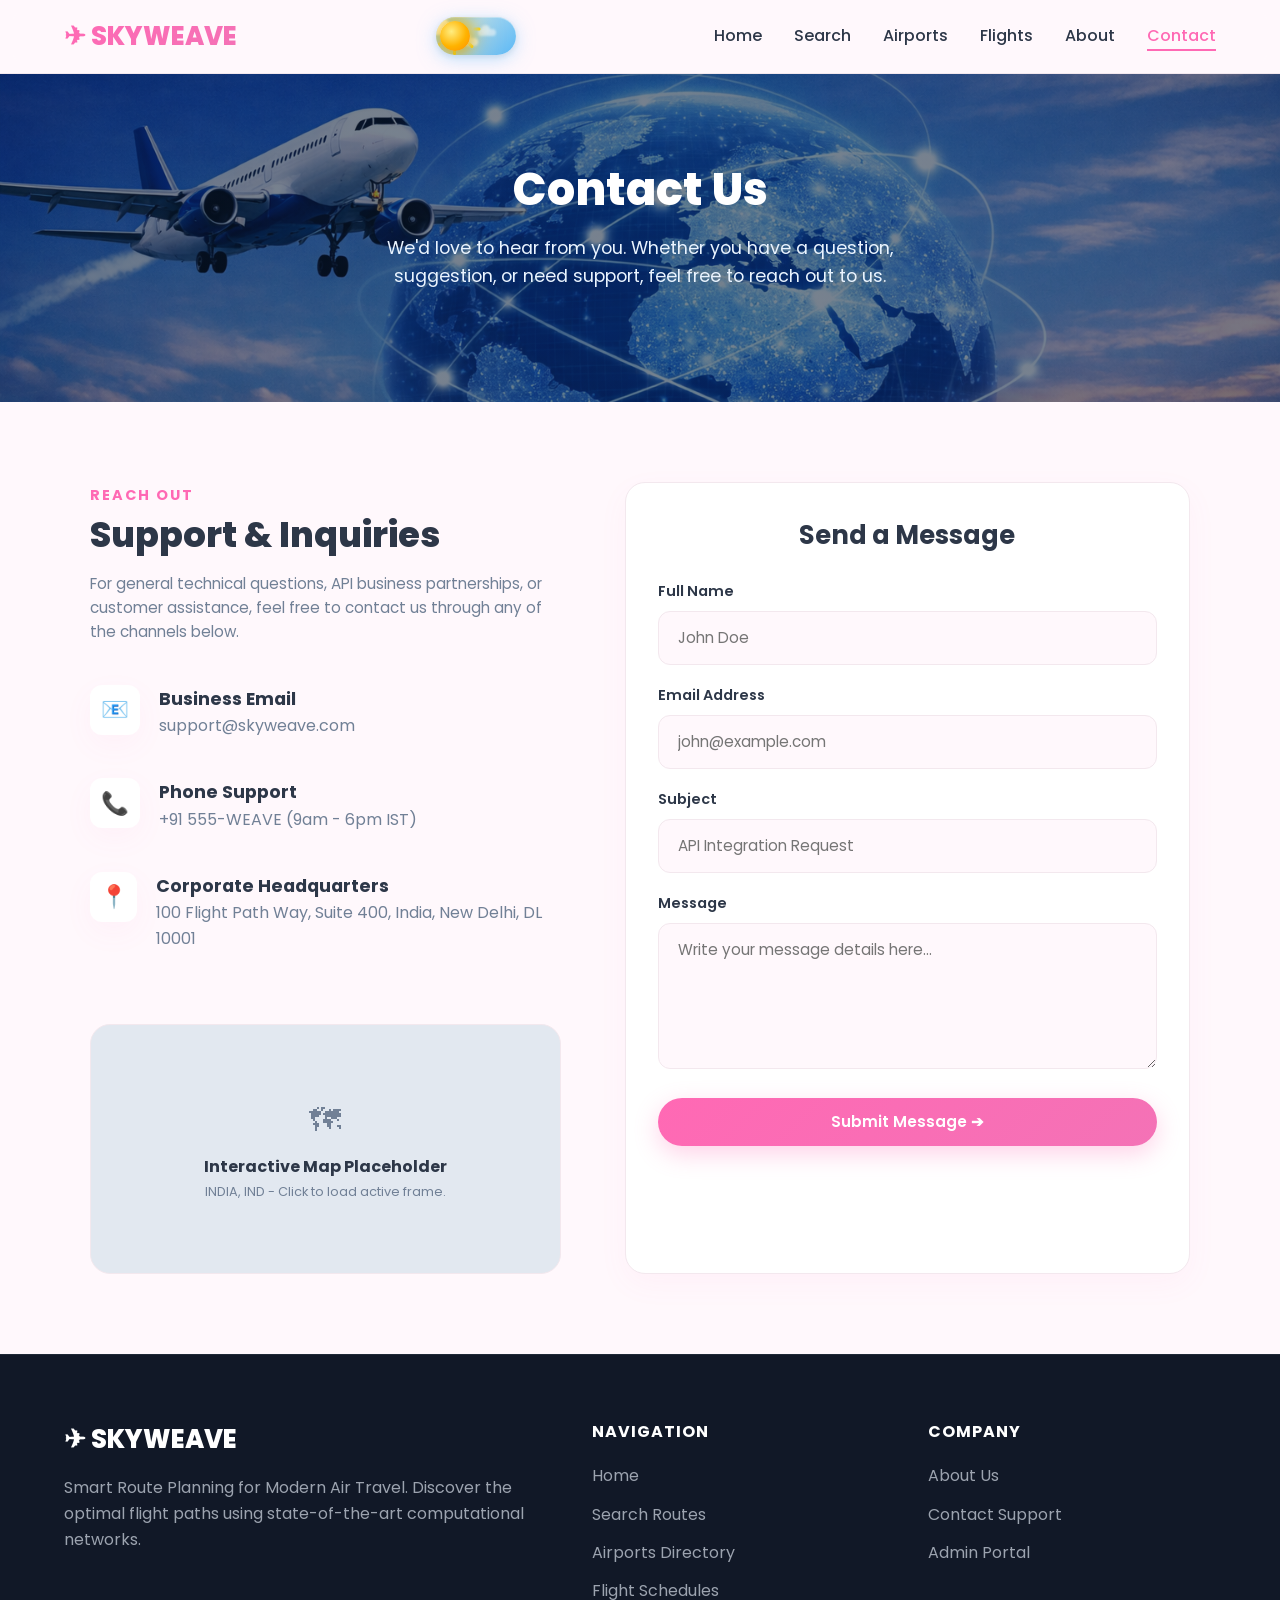
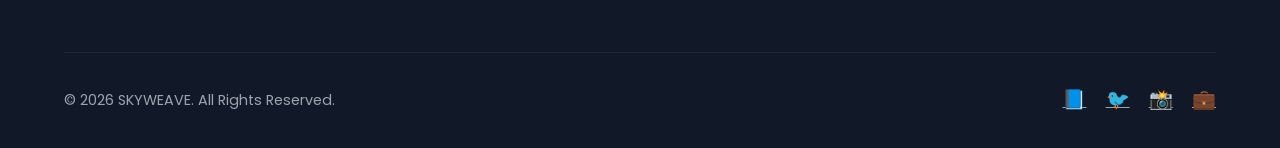
==== commit dc53d95a: "Enhance UI with new banners, theme improvements, and styling updates" ====
--- a/web/contact.html
+++ b/web/contact.html
@@ -29,13 +29,38 @@
     </nav>
 
     <!-- Header Banner -->
-    <header
-        style="background: linear-gradient(135deg, rgba(255,105,180,0.1), rgba(244,114,182,0.15)), url('https://images.unsplash.com/photo-1534088568595-a066f410bcda?auto=format&fit=crop&w=1920&q=80') no-repeat center center; background-size: cover; padding: 5rem 5% 7rem 5%; text-align: center;">
-        <h1 style="font-size: 2.8rem; font-weight: 800; color: var(--text-color); margin-bottom: 0.5rem;">Connect With
-            Us</h1>
-        <p style="color: var(--text-muted); font-size: 1.1rem; max-width: 600px; margin: 0 auto;">Have inquiries about
-            integrating with our routing APIs? Send us a message.</p>
-    </header>
+    
+    <!-- Contact Header Banner -->
+<header style="
+background:
+linear-gradient(rgba(8,27,51,0.55), rgba(8,27,51,0.55)),
+url('images/connect.png') no-repeat center center;
+background-size: cover;
+background-position: center 25%;
+padding: 5rem 5% 7rem 5%;
+text-align: center;
+">
+
+    <h1 style="
+        font-size: 2.8rem;
+        font-weight: 800;
+        color: #fff;
+        margin-bottom: 0.5rem;
+    ">
+        Contact Us
+    </h1>
+
+    <p style="
+        color: #EAF4FF;
+        font-size: 1.1rem;
+        max-width: 600px;
+        margin: 0 auto;
+    ">
+        We'd love to hear from you. Whether you have a question,
+        suggestion, or need support, feel free to reach out to us.
+    </p>
+
+</header>
 
     <!-- Contact Panel Section -->
     <section class="section">
--- a/web/css/style.css
+++ b/web/css/style.css
@@ -1249,22 +1249,345 @@
     }
 }
 
-/* Theme Toggle Button Styles */
-.btn-theme-toggle {
+/* ============================================================
+   PREMIUM SKY / SPACE THEME TOGGLE
+   ============================================================ */
+
+/* ── Wrapper ── */
+.sky-toggle-wrapper {
+    position: relative;
+    display: inline-flex;
+    align-items: center;
+    cursor: pointer;
+    outline: none;
+    border: none;
     background: none;
-    border: none;
-    font-size: 1.3rem;
-    cursor: pointer;
-    transition: var(--transition-smooth);
-    padding: 0.3rem;
-    outline: none;
-    display: inline-flex;
-    align-items: center;
-    justify-content: center;
-}
-
-.btn-theme-toggle:hover {
-    transform: scale(1.2) rotate(15deg);
+    user-select: none;
+    -webkit-tap-highlight-color: transparent;
+    flex-shrink: 0;
+}
+
+.sky-toggle-wrapper:focus-visible .sky-toggle-track {
+    box-shadow: 0 0 0 3px rgba(45, 156, 255, 0.5),
+                0 8px 32px rgba(126, 200, 255, 0.4);
+}
+
+/* ── Track (pill shape) ── */
+.sky-toggle-track {
+    position: relative;
+    width: 80px;
+    height: 38px;
+    border-radius: 50px;
+    overflow: hidden;
+    background: linear-gradient(135deg, #7EC8FF 0%, #a8d8f0 40%, #5bb8f5 100%);
+    box-shadow:
+        0 4px 18px rgba(126, 200, 255, 0.5),
+        0 2px 6px rgba(0,0,0,0.10),
+        inset 0 1px 0 rgba(255,255,255,0.35);
+    transition:
+        background 0.55s cubic-bezier(0.4, 0, 0.2, 1),
+        box-shadow 0.55s ease;
+}
+
+/* Track → dark state */
+.sky-toggle-wrapper.dark .sky-toggle-track {
+    background: linear-gradient(135deg, #071B2F 0%, #0B2447 50%, #0d2d5e 100%);
+    box-shadow:
+        0 4px 18px rgba(5, 20, 55, 0.7),
+        0 2px 6px rgba(0,0,0,0.4),
+        inset 0 1px 0 rgba(255,255,255,0.05);
+}
+
+/* ── Light-mode Clouds ── */
+.toggle-cloud {
+    position: absolute;
+    background: rgba(255,255,255,0.85);
+    border-radius: 50px;
+    pointer-events: none;
+    transition: opacity 0.45s ease;
+    filter: blur(1px);
+}
+.toggle-cloud::before {
+    content: '';
+    position: absolute;
+    background: rgba(255,255,255,0.9);
+    border-radius: 50%;
+}
+
+.toggle-cloud-1 {
+    width: 28px; height: 10px;
+    top: 8px; left: -5px;
+    animation: toggleCloudDrift1 6s ease-in-out infinite;
+}
+.toggle-cloud-1::before {
+    width: 14px; height: 14px;
+    top: -6px; left: 5px;
+}
+
+.toggle-cloud-2 {
+    width: 22px; height: 8px;
+    bottom: 9px; left: 20px;
+    animation: toggleCloudDrift2 8s ease-in-out infinite 1.5s;
+    opacity: 0.75;
+}
+.toggle-cloud-2::before {
+    width: 11px; height: 11px;
+    top: -5px; left: 4px;
+}
+
+.toggle-cloud-3 {
+    width: 18px; height: 7px;
+    top: 12px; left: 42px;
+    animation: toggleCloudDrift1 7s ease-in-out infinite 3s;
+    opacity: 0.6;
+}
+.toggle-cloud-3::before {
+    width: 9px; height: 9px;
+    top: -4px; left: 3px;
+}
+
+/* Clouds fade out in dark mode */
+.sky-toggle-wrapper.dark .toggle-cloud {
+    opacity: 0;
+}
+
+@keyframes toggleCloudDrift1 {
+    0%   { transform: translateX(0px);  }
+    50%  { transform: translateX(6px);  }
+    100% { transform: translateX(0px);  }
+}
+@keyframes toggleCloudDrift2 {
+    0%   { transform: translateX(0px);  }
+    50%  { transform: translateX(-5px); }
+    100% { transform: translateX(0px);  }
+}
+
+/* ── Dark-mode Stars ── */
+.toggle-stars {
+    position: absolute;
+    inset: 0;
+    pointer-events: none;
+}
+
+.t-star {
+    position: absolute;
+    background: #FFFFFF;
+    border-radius: 50%;
+    opacity: 0;
+    transition: opacity 0.5s ease;
+}
+
+/* Positions & sizes */
+.t-star-1 { width: 2px; height: 2px; top: 7px;  left: 10px; animation: starTwinkle 2.1s ease-in-out infinite; }
+.t-star-2 { width: 3px; height: 3px; top: 15px; left: 22px; animation: starTwinkle 1.7s ease-in-out infinite 0.4s; }
+.t-star-3 { width: 2px; height: 2px; top: 25px; left: 8px;  animation: starTwinkle 2.5s ease-in-out infinite 0.9s; }
+.t-star-4 { width: 2px; height: 2px; top: 6px;  left: 36px; animation: starTwinkle 1.9s ease-in-out infinite 0.2s; }
+.t-star-5 { width: 3px; height: 3px; top: 20px; left: 50px; animation: starTwinkle 2.3s ease-in-out infinite 1.1s; }
+.t-star-6 { width: 2px; height: 2px; top: 10px; left: 60px; animation: starTwinkle 1.6s ease-in-out infinite 0.6s; }
+.t-star-7 { width: 2px; height: 2px; top: 28px; left: 30px; animation: starTwinkle 2.0s ease-in-out infinite 1.4s; }
+.t-star-8 { width: 3px; height: 3px; top: 14px; left: 48px; animation: starTwinkle 1.8s ease-in-out infinite 0.3s; }
+
+/* Stars visible only in dark mode */
+.sky-toggle-wrapper.dark .t-star {
+    opacity: 1;
+}
+
+@keyframes starTwinkle {
+    0%, 100% { opacity: 0.3; transform: scale(1); }
+    50%       { opacity: 1;   transform: scale(1.5); }
+}
+
+/* ── Knob ── */
+.sky-toggle-knob {
+    position: absolute;
+    top: 4px;
+    left: 4px;
+    width: 30px;
+    height: 30px;
+    border-radius: 50%;
+    transition:
+        transform 0.55s cubic-bezier(0.34, 1.56, 0.64, 1), /* elastic bounce */
+        box-shadow 0.45s ease;
+    z-index: 10;
+}
+
+/* Knob slides right in dark mode */
+.sky-toggle-wrapper.dark .sky-toggle-knob {
+    transform: translateX(42px);
+}
+
+/* ── Sun ── */
+.knob-sun {
+    position: absolute;
+    inset: 0;
+    border-radius: 50%;
+    opacity: 1;
+    transition: opacity 0.3s ease 0.1s;
+    overflow: visible;
+}
+
+.sun-core {
+    position: absolute;
+    inset: 0;
+    border-radius: 50%;
+    background: radial-gradient(circle at 38% 35%, #FFED80 0%, #FFB300 55%, #FF8C00 100%);
+    box-shadow:
+        0 0 14px 4px rgba(255, 200, 0, 0.65),
+        0 0 30px 8px rgba(255, 160, 0, 0.30),
+        0 3px 10px rgba(0,0,0,0.2);
+    animation: sunPulse 2.5s ease-in-out infinite;
+}
+
+@keyframes sunPulse {
+    0%, 100% { box-shadow: 0 0 14px 4px rgba(255,200,0,0.65), 0 0 30px 8px rgba(255,160,0,0.30), 0 3px 10px rgba(0,0,0,0.2); }
+    50%       { box-shadow: 0 0 20px 7px rgba(255,200,0,0.80), 0 0 42px 14px rgba(255,160,0,0.40), 0 3px 10px rgba(0,0,0,0.2); }
+}
+
+/* Sun rays */
+.sun-ray {
+    position: absolute;
+    width: 3px;
+    height: 8px;
+    background: linear-gradient(to bottom, #FFD700, rgba(255,200,0,0));
+    border-radius: 3px;
+    left: 50%;
+    top: 50%;
+    transform-origin: center bottom;
+    margin-left: -1.5px;
+    margin-top: -15px;
+    animation: sunRayRotate 8s linear infinite;
+}
+.sun-ray-1 { transform: rotate(0deg)   translateY(-18px); }
+.sun-ray-2 { transform: rotate(45deg)  translateY(-18px); }
+.sun-ray-3 { transform: rotate(90deg)  translateY(-18px); }
+.sun-ray-4 { transform: rotate(135deg) translateY(-18px); }
+.sun-ray-5 { transform: rotate(180deg) translateY(-18px); }
+.sun-ray-6 { transform: rotate(225deg) translateY(-18px); }
+.sun-ray-7 { transform: rotate(270deg) translateY(-18px); }
+.sun-ray-8 { transform: rotate(315deg) translateY(-18px); }
+
+@keyframes sunRayRotate {
+    to { transform: rotate(360deg) translateY(-18px); }
+}
+/* Each ray needs its own rotation offset but still rotate */
+.sun-ray-1 { animation: sunSpin1 8s linear infinite; }
+.sun-ray-2 { animation: sunSpin2 8s linear infinite; }
+.sun-ray-3 { animation: sunSpin3 8s linear infinite; }
+.sun-ray-4 { animation: sunSpin4 8s linear infinite; }
+.sun-ray-5 { animation: sunSpin5 8s linear infinite; }
+.sun-ray-6 { animation: sunSpin6 8s linear infinite; }
+.sun-ray-7 { animation: sunSpin7 8s linear infinite; }
+.sun-ray-8 { animation: sunSpin8 8s linear infinite; }
+
+@keyframes sunSpin1 { from { transform: rotate(0deg)   translateY(-18px); } to { transform: rotate(360deg)   translateY(-18px); } }
+@keyframes sunSpin2 { from { transform: rotate(45deg)  translateY(-18px); } to { transform: rotate(405deg)  translateY(-18px); } }
+@keyframes sunSpin3 { from { transform: rotate(90deg)  translateY(-18px); } to { transform: rotate(450deg)  translateY(-18px); } }
+@keyframes sunSpin4 { from { transform: rotate(135deg) translateY(-18px); } to { transform: rotate(495deg) translateY(-18px); } }
+@keyframes sunSpin5 { from { transform: rotate(180deg) translateY(-18px); } to { transform: rotate(540deg) translateY(-18px); } }
+@keyframes sunSpin6 { from { transform: rotate(225deg) translateY(-18px); } to { transform: rotate(585deg) translateY(-18px); } }
+@keyframes sunSpin7 { from { transform: rotate(270deg) translateY(-18px); } to { transform: rotate(630deg) translateY(-18px); } }
+@keyframes sunSpin8 { from { transform: rotate(315deg) translateY(-18px); } to { transform: rotate(675deg) translateY(-18px); } }
+
+/* Sun hidden in dark mode */
+.sky-toggle-wrapper.dark .knob-sun {
+    opacity: 0;
+    transition: opacity 0.25s ease 0s;
+}
+
+/* ── Moon ── */
+.knob-moon {
+    position: absolute;
+    inset: 0;
+    border-radius: 50%;
+    opacity: 0;
+    transition: opacity 0.3s ease 0.2s;
+    overflow: hidden;
+}
+
+.moon-core {
+    position: absolute;
+    inset: 0;
+    border-radius: 50%;
+    background: radial-gradient(circle at 35% 30%, #FAFAFA 0%, #E8E8E8 50%, #C8C8C8 100%);
+    box-shadow:
+        0 0 16px 5px rgba(240, 240, 255, 0.6),
+        0 0 35px 10px rgba(200, 210, 255, 0.25),
+        inset -5px -3px 10px rgba(100, 100, 130, 0.35),
+        0 3px 10px rgba(0,0,0,0.35);
+    animation: moonGlow 3s ease-in-out infinite;
+}
+
+@keyframes moonGlow {
+    0%, 100% { box-shadow: 0 0 16px 5px rgba(240,240,255,0.6), 0 0 35px 10px rgba(200,210,255,0.25), inset -5px -3px 10px rgba(100,100,130,0.35), 0 3px 10px rgba(0,0,0,0.35); }
+    50%       { box-shadow: 0 0 22px 8px rgba(240,240,255,0.80), 0 0 50px 16px rgba(200,210,255,0.40), inset -5px -3px 10px rgba(100,100,130,0.35), 0 3px 10px rgba(0,0,0,0.35); }
+}
+
+/* Craters */
+.moon-crater {
+    position: absolute;
+    border-radius: 50%;
+    background: rgba(160, 160, 180, 0.45);
+    box-shadow: inset 1px 1px 2px rgba(80,80,100,0.5);
+}
+.moon-crater-1 { width: 7px;  height: 7px;  top: 6px;  left: 8px;  }
+.moon-crater-2 { width: 5px;  height: 5px;  top: 16px; left: 5px;  }
+.moon-crater-3 { width: 4px;  height: 4px;  top: 10px; left: 17px; }
+
+/* Moon visible in dark mode */
+.sky-toggle-wrapper.dark .knob-moon {
+    opacity: 1;
+}
+
+/* ── Page-wide theme transition ── */
+body,
+body * {
+    transition:
+        background-color 0.55s cubic-bezier(0.4, 0, 0.2, 1),
+        color            0.55s cubic-bezier(0.4, 0, 0.2, 1),
+        border-color     0.45s ease,
+        box-shadow       0.45s ease;
+}
+
+/* Prevent transition on images/svgs */
+body img,
+body video,
+body canvas {
+    transition: none !important;
+}
+
+/* ── Reduce motion support ── */
+@media (prefers-reduced-motion: reduce) {
+    .sky-toggle-knob,
+    .sky-toggle-track,
+    .sun-ray,
+    .toggle-cloud,
+    .t-star,
+    .sun-core,
+    .moon-core,
+    body, body * {
+        animation: none !important;
+        transition-duration: 0.01ms !important;
+    }
+}
+
+/* ── Responsive sizing ── */
+@media (max-width: 480px) {
+    .sky-toggle-track {
+        width: 68px;
+        height: 32px;
+    }
+    .sky-toggle-knob {
+        width: 24px;
+        height: 24px;
+        top: 4px;
+        left: 4px;
+    }
+    .sky-toggle-wrapper.dark .sky-toggle-knob {
+        transform: translateX(36px);
+    }
+    .moon-crater-1 { width: 5px; height: 5px; top: 4px; left: 5px; }
+    .moon-crater-2 { width: 4px; height: 4px; top: 12px; left: 4px; }
+    .moon-crater-3 { width: 3px; height: 3px; top: 8px; left: 13px; }
 }
 
 /* Dark Mode Deep Customizations */
